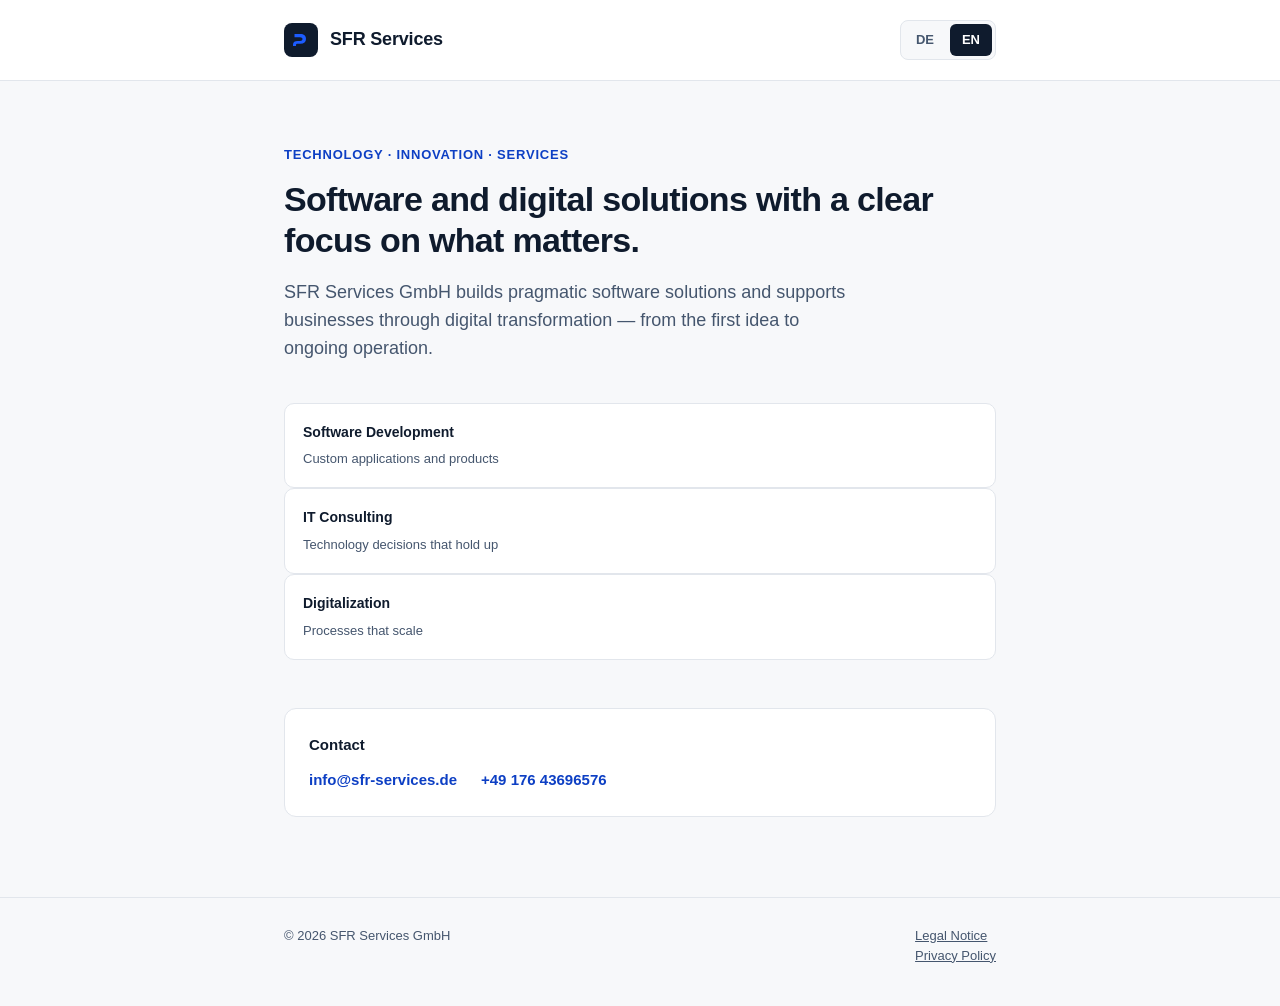
==== index.html @ 04743ad9 "feat: initial bilingual company site with Impressum and Datenschutz Co-Authored-By: Claude Sonnet 5 " ====
<!DOCTYPE html>
<html lang="de">
<head>
<meta charset="UTF-8">
<meta name="viewport" content="width=device-width, initial-scale=1">
<title>SFR Services GmbH</title>
<meta name="description" content="SFR Services GmbH — Technologie, Innovation und Services.">
<link rel="icon" type="image/svg+xml" href="favicon.svg">
<link rel="stylesheet" href="style.css">
</head>
<body>

<header class="site">
  <div class="wrap">
    <a class="brand" href="/">
      <svg width="34" height="34" viewBox="0 0 34 34" fill="none" xmlns="http://www.w3.org/2000/svg">
        <rect width="34" height="34" rx="8" fill="#0F1B2D"/>
        <path d="M9 21.5C9 19 11 18 13.5 18H16C17.5 18 18.5 17.3 18.5 16.1C18.5 14.9 17.5 14.2 16 14.2H10.5V11H16.3C20 11 22 12.7 22 15.9C22 19.1 20 20.7 16.3 20.7H13.8C12.6 20.7 12 21.1 12 22V23H9V21.5Z" fill="#1C5CFF"/>
      </svg>
      <span class="brand-name">SFR Services</span>
    </a>
    <nav class="lang" aria-label="Sprache / Language">
      <button type="button" data-setlang="de">DE</button>
      <button type="button" data-setlang="en">EN</button>
    </nav>
  </div>
</header>

<main>
  <div class="wrap">

    <div data-i18n="de">
      <p class="eyebrow">Technologie · Innovation · Services</p>
      <h1>Software und digitale Lösungen mit klarem Fokus auf das Wesentliche.</h1>
      <p class="lede">SFR Services GmbH entwickelt pragmatische Softwarelösungen und begleitet Unternehmen bei der digitalen Transformation — von der ersten Idee bis zum laufenden Betrieb.</p>
    </div>
    <div data-i18n="en">
      <p class="eyebrow">Technology · Innovation · Services</p>
      <h1>Software and digital solutions with a clear focus on what matters.</h1>
      <p class="lede">SFR Services GmbH builds pragmatic software solutions and supports businesses through digital transformation — from the first idea to ongoing operation.</p>
    </div>

    <ul class="services" data-i18n="de">
      <li>Softwareentwicklung<span>Individuelle Anwendungen und Produkte</span></li>
      <li>IT-Beratung<span>Technologieentscheidungen mit Substanz</span></li>
      <li>Digitalisierung<span>Prozesse, die tragen</span></li>
    </ul>
    <ul class="services" data-i18n="en">
      <li>Software Development<span>Custom applications and products</span></li>
      <li>IT Consulting<span>Technology decisions that hold up</span></li>
      <li>Digitalization<span>Processes that scale</span></li>
    </ul>

    <div class="contact-box">
      <h2 data-i18n="de">Kontakt</h2>
      <h2 data-i18n="en">Contact</h2>
      <div class="contact-row">
        <a href="mailto:info@sfr-services.de">info@sfr-services.de</a>
        <a href="tel:+4917643696576">+49 176 43696576</a>
      </div>
    </div>

  </div>
</main>

<footer class="site">
  <div class="wrap">
    <div>&copy; 2026 SFR Services GmbH</div>
    <div>
      <a href="/impressum.html" data-i18n="de">Impressum</a>
      <a href="/impressum.html" data-i18n="en">Legal Notice</a>
      <a href="/datenschutz.html" data-i18n="de">Datenschutz</a>
      <a href="/datenschutz.html" data-i18n="en">Privacy Policy</a>
    </div>
  </div>
</footer>

<script src="lang.js"></script>
</body>
</html>
---- style.css ----
:root {
  --ink: #0f1b2d;
  --ink-soft: #45566e;
  --paper: #f7f8fa;
  --line: #e2e6ec;
  --accent: #1c5cff;
  --accent-ink: #0d3fc4;
}

* { box-sizing: border-box; }

html, body {
  margin: 0;
  padding: 0;
}

body {
  font-family: -apple-system, BlinkMacSystemFont, "Segoe UI", Roboto, Helvetica, Arial, sans-serif;
  color: var(--ink);
  background: var(--paper);
  line-height: 1.55;
}

.wrap {
  max-width: 760px;
  margin: 0 auto;
  padding: 0 24px;
}

header.site {
  border-bottom: 1px solid var(--line);
  background: #fff;
}

header.site .wrap {
  display: flex;
  align-items: center;
  justify-content: space-between;
  padding-top: 20px;
  padding-bottom: 20px;
}

.brand {
  display: flex;
  align-items: center;
  gap: 12px;
  text-decoration: none;
  color: var(--ink);
}

.brand svg { display: block; }

.brand-name {
  font-weight: 700;
  font-size: 18px;
  letter-spacing: -0.01em;
}

nav.lang {
  display: flex;
  gap: 4px;
  background: var(--paper);
  border: 1px solid var(--line);
  border-radius: 8px;
  padding: 3px;
}

nav.lang button {
  font: inherit;
  font-size: 13px;
  font-weight: 600;
  border: 0;
  background: transparent;
  color: var(--ink-soft);
  padding: 6px 12px;
  border-radius: 6px;
  cursor: pointer;
}

nav.lang button.active {
  background: var(--ink);
  color: #fff;
}

main {
  padding: 64px 0 80px;
}

.eyebrow {
  color: var(--accent-ink);
  font-weight: 700;
  font-size: 13px;
  letter-spacing: 0.06em;
  text-transform: uppercase;
  margin: 0 0 14px;
}

h1 {
  font-size: 34px;
  line-height: 1.2;
  letter-spacing: -0.02em;
  margin: 0 0 18px;
}

.lede {
  font-size: 18px;
  color: var(--ink-soft);
  max-width: 58ch;
  margin: 0 0 40px;
}

.services {
  display: grid;
  grid-template-columns: repeat(3, 1fr);
  gap: 16px;
  margin: 0 0 48px;
  padding: 0;
  list-style: none;
}

.services li {
  border: 1px solid var(--line);
  background: #fff;
  border-radius: 10px;
  padding: 18px;
  font-size: 14px;
  font-weight: 600;
}

.services li span {
  display: block;
  font-weight: 400;
  color: var(--ink-soft);
  margin-top: 6px;
  font-size: 13px;
}

.contact-box {
  border: 1px solid var(--line);
  background: #fff;
  border-radius: 12px;
  padding: 24px;
}

.contact-box h2 {
  font-size: 15px;
  margin: 0 0 12px;
}

.contact-box a {
  color: var(--accent-ink);
  text-decoration: none;
  font-weight: 600;
}

.contact-box a:hover { text-decoration: underline; }

.contact-row {
  display: flex;
  gap: 24px;
  flex-wrap: wrap;
  font-size: 15px;
}

footer.site {
  border-top: 1px solid var(--line);
  padding: 28px 0 40px;
}

footer.site .wrap {
  display: flex;
  justify-content: space-between;
  flex-wrap: wrap;
  gap: 12px;
  font-size: 13px;
  color: var(--ink-soft);
}

footer.site a {
  color: var(--ink-soft);
  margin-left: 16px;
}

footer.site a:first-child { margin-left: 0; }

[data-i18n] { display: none; }
html[lang="de"] [data-i18n="de"] { display: block; }
html[lang="en"] [data-i18n="en"] { display: block; }
html[lang="de"] span[data-i18n="de"],
html[lang="en"] span[data-i18n="en"] { display: inline; }

.legal h1 { font-size: 26px; margin-bottom: 8px; }
.legal h2 { font-size: 16px; margin: 32px 0 8px; }
.legal p { color: var(--ink-soft); margin: 0 0 8px; }
.legal a { color: var(--accent-ink); }

@media (max-width: 560px) {
  .services { grid-template-columns: 1fr; }
  h1 { font-size: 28px; }
  .contact-row { flex-direction: column; gap: 8px; }
}
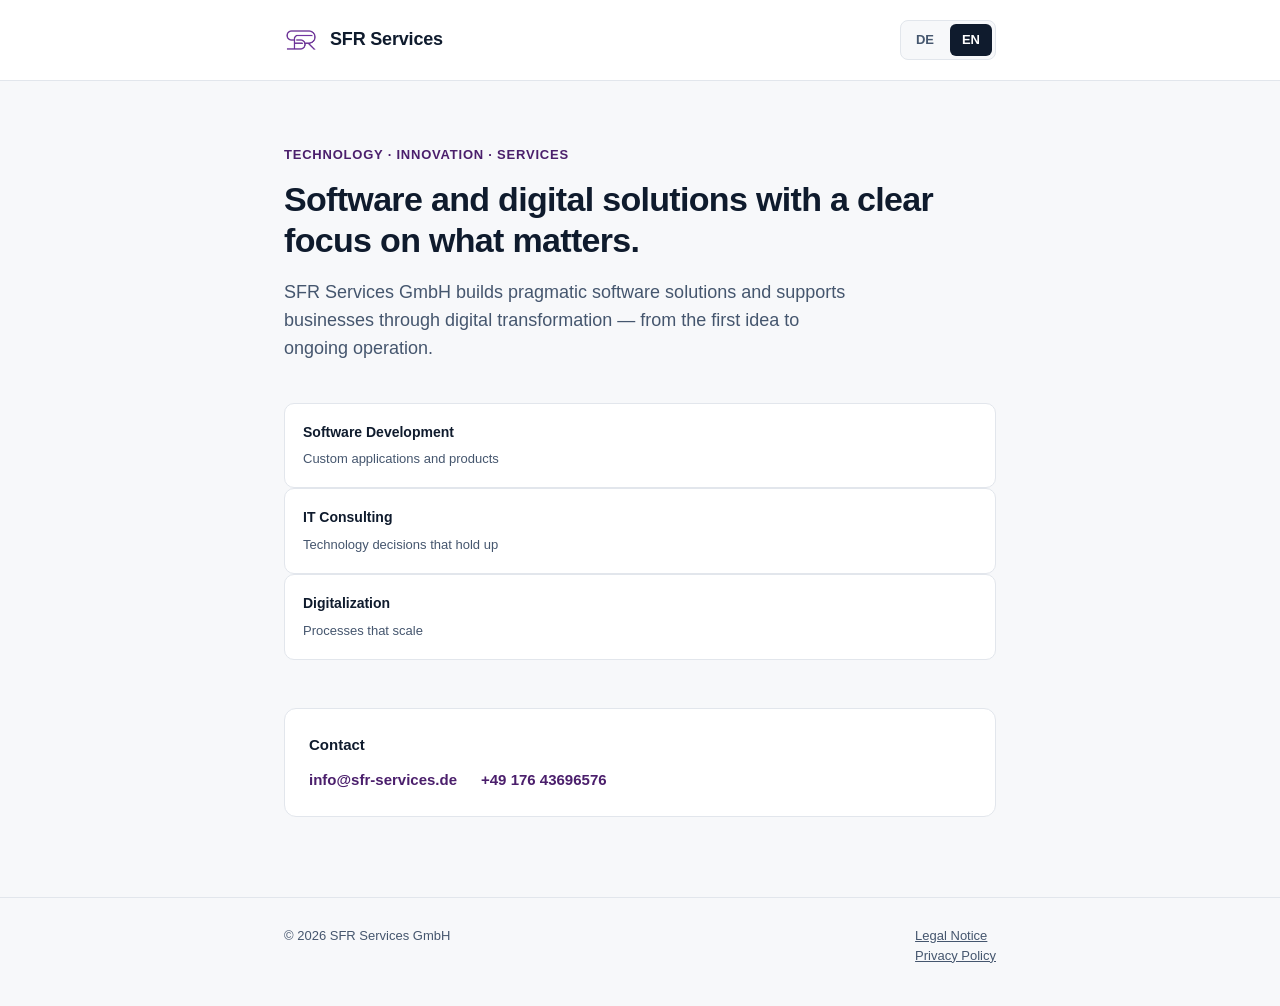
==== commit d501faaf: "feat: use official SFR logo mark and brand color Extract the icon-only mark from the company's SFR T" ====
--- a/index.html
+++ b/index.html
@@ -5,7 +5,8 @@
 <meta name="viewport" content="width=device-width, initial-scale=1">
 <title>SFR Services GmbH</title>
 <meta name="description" content="SFR Services GmbH — Technologie, Innovation und Services.">
-<link rel="icon" type="image/svg+xml" href="favicon.svg">
+<link rel="icon" type="image/png" href="favicon-32.png">
+<link rel="apple-touch-icon" href="apple-touch-icon.png">
 <link rel="stylesheet" href="style.css">
 </head>
 <body>
@@ -13,10 +14,7 @@
 <header class="site">
   <div class="wrap">
     <a class="brand" href="/">
-      <svg width="34" height="34" viewBox="0 0 34 34" fill="none" xmlns="http://www.w3.org/2000/svg">
-        <rect width="34" height="34" rx="8" fill="#0F1B2D"/>
-        <path d="M9 21.5C9 19 11 18 13.5 18H16C17.5 18 18.5 17.3 18.5 16.1C18.5 14.9 17.5 14.2 16 14.2H10.5V11H16.3C20 11 22 12.7 22 15.9C22 19.1 20 20.7 16.3 20.7H13.8C12.6 20.7 12 21.1 12 22V23H9V21.5Z" fill="#1C5CFF"/>
-      </svg>
+      <img src="logo.png" alt="SFR" width="34" height="34">
       <span class="brand-name">SFR Services</span>
     </a>
     <nav class="lang" aria-label="Sprache / Language">
--- a/style.css
+++ b/style.css
@@ -3,8 +3,8 @@
   --ink-soft: #45566e;
   --paper: #f7f8fa;
   --line: #e2e6ec;
-  --accent: #1c5cff;
-  --accent-ink: #0d3fc4;
+  --accent: #662d91;
+  --accent-ink: #4b1f6c;
 }
 
 * { box-sizing: border-box; }
@@ -48,7 +48,7 @@
   color: var(--ink);
 }
 
-.brand svg { display: block; }
+.brand svg, .brand img { display: block; height: 34px; width: auto; }
 
 .brand-name {
   font-weight: 700;
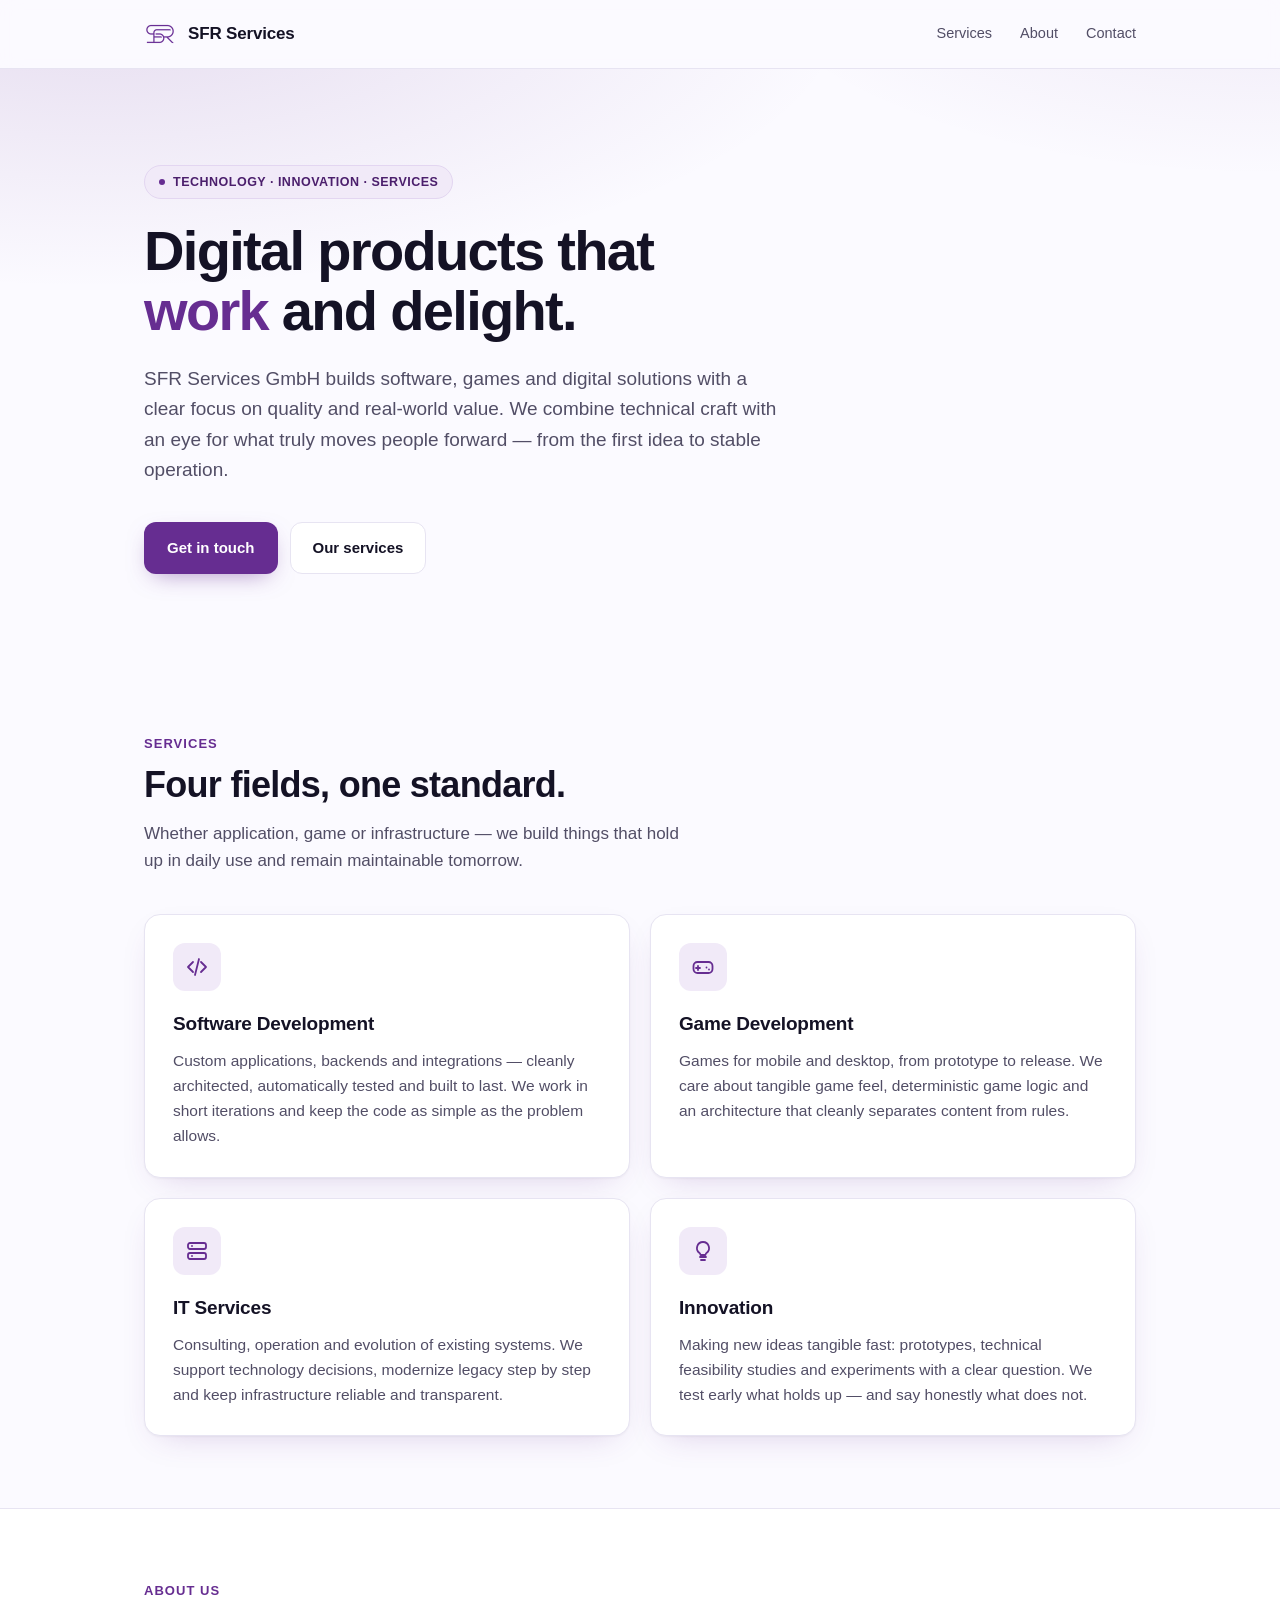
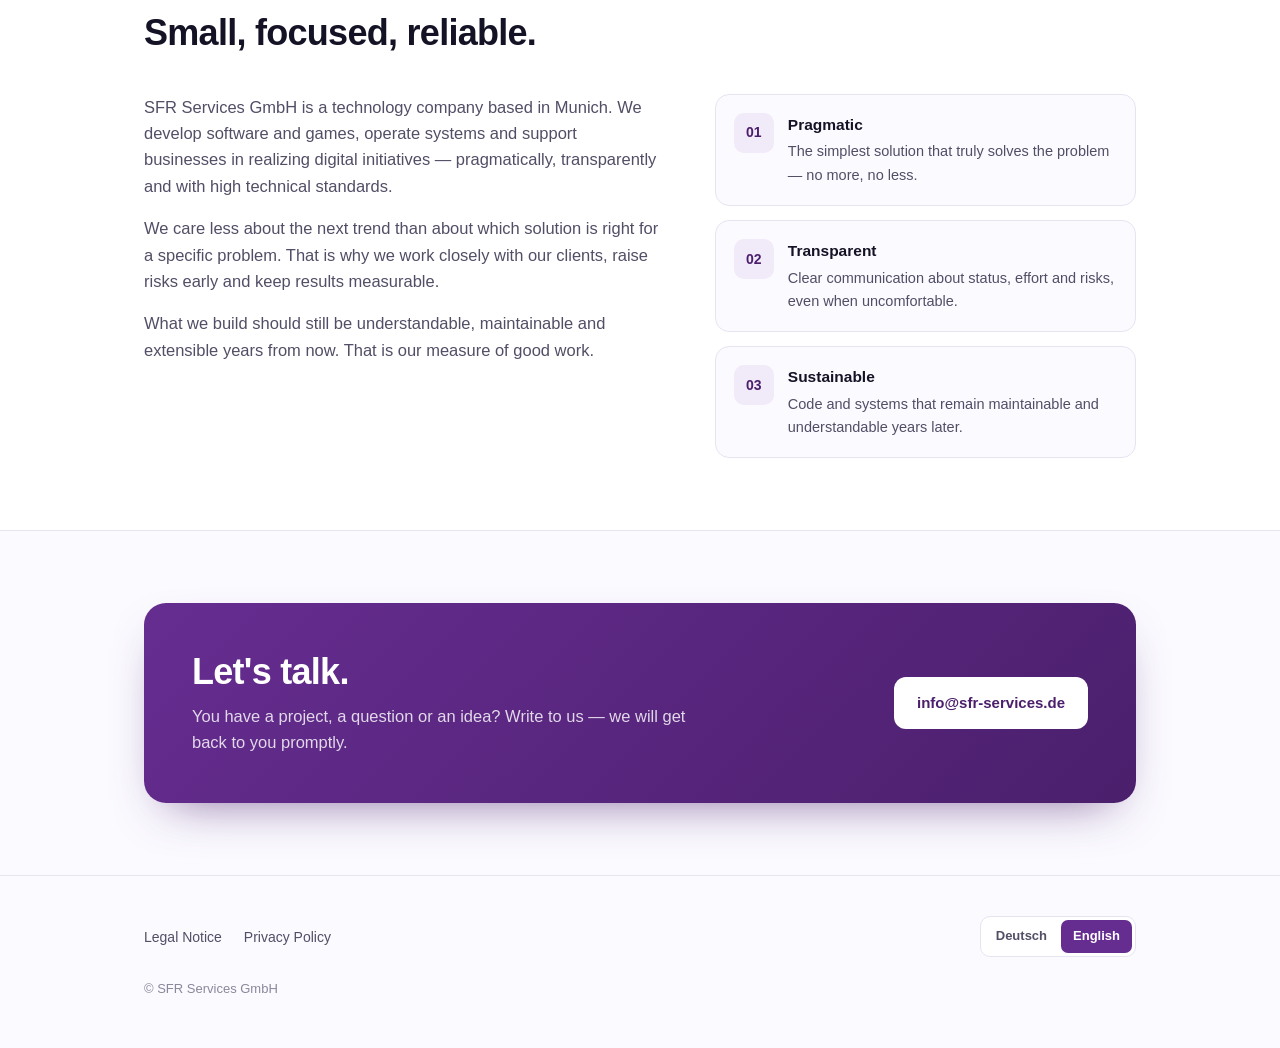
==== commit 4f6a80cc: "feat: redesign site, expand content, harden legal pages - richer layout: hero, four service areas (s" ====
--- a/index.html
+++ b/index.html
@@ -4,7 +4,7 @@
 <meta charset="UTF-8">
 <meta name="viewport" content="width=device-width, initial-scale=1">
 <title>SFR Services GmbH</title>
-<meta name="description" content="SFR Services GmbH — Technologie, Innovation und Services.">
+<meta name="description" content="SFR Services GmbH — Softwareentwicklung, Game Development, IT Services und Innovation aus München.">
 <link rel="icon" type="image/png" href="favicon-32.png">
 <link rel="apple-touch-icon" href="apple-touch-icon.png">
 <link rel="stylesheet" href="style.css">
@@ -13,63 +13,150 @@
 
 <header class="site">
   <div class="wrap">
-    <a class="brand" href="/">
+    <a class="brand" href="index.html">
       <img src="logo.png" alt="SFR" width="34" height="34">
       <span class="brand-name">SFR Services</span>
     </a>
-    <nav class="lang" aria-label="Sprache / Language">
-      <button type="button" data-setlang="de">DE</button>
-      <button type="button" data-setlang="en">EN</button>
+    <nav class="main">
+      <a href="#leistungen"><span data-i18n="de">Leistungen</span><span data-i18n="en">Services</span></a>
+      <a href="#ueber-uns"><span data-i18n="de">Über uns</span><span data-i18n="en">About</span></a>
+      <a href="#kontakt"><span data-i18n="de">Kontakt</span><span data-i18n="en">Contact</span></a>
     </nav>
   </div>
 </header>
 
 <main>
-  <div class="wrap">
 
-    <div data-i18n="de">
-      <p class="eyebrow">Technologie · Innovation · Services</p>
-      <h1>Software und digitale Lösungen mit klarem Fokus auf das Wesentliche.</h1>
-      <p class="lede">SFR Services GmbH entwickelt pragmatische Softwarelösungen und begleitet Unternehmen bei der digitalen Transformation — von der ersten Idee bis zum laufenden Betrieb.</p>
-    </div>
-    <div data-i18n="en">
-      <p class="eyebrow">Technology · Innovation · Services</p>
-      <h1>Software and digital solutions with a clear focus on what matters.</h1>
-      <p class="lede">SFR Services GmbH builds pragmatic software solutions and supports businesses through digital transformation — from the first idea to ongoing operation.</p>
-    </div>
+  <section class="hero">
+    <div class="wrap">
+      <p class="eyebrow"><span data-i18n="de">Technologie · Innovation · Services</span><span data-i18n="en">Technology · Innovation · Services</span></p>
 
-    <ul class="services" data-i18n="de">
-      <li>Softwareentwicklung<span>Individuelle Anwendungen und Produkte</span></li>
-      <li>IT-Beratung<span>Technologieentscheidungen mit Substanz</span></li>
-      <li>Digitalisierung<span>Prozesse, die tragen</span></li>
-    </ul>
-    <ul class="services" data-i18n="en">
-      <li>Software Development<span>Custom applications and products</span></li>
-      <li>IT Consulting<span>Technology decisions that hold up</span></li>
-      <li>Digitalization<span>Processes that scale</span></li>
-    </ul>
+      <div data-i18n="de">
+        <h1>Digitale Produkte, die <em>funktionieren</em> und begeistern.</h1>
+        <p class="lede">SFR Services GmbH entwickelt Software, Spiele und digitale Lösungen mit klarem Fokus auf Qualität und Nutzen. Wir verbinden technisches Handwerk mit einem Blick für das, was Menschen wirklich weiterbringt — von der ersten Idee bis zum stabilen Betrieb.</p>
+      </div>
+      <div data-i18n="en">
+        <h1>Digital products that <em>work</em> and delight.</h1>
+        <p class="lede">SFR Services GmbH builds software, games and digital solutions with a clear focus on quality and real-world value. We combine technical craft with an eye for what truly moves people forward — from the first idea to stable operation.</p>
+      </div>
 
-    <div class="contact-box">
-      <h2 data-i18n="de">Kontakt</h2>
-      <h2 data-i18n="en">Contact</h2>
-      <div class="contact-row">
-        <a href="mailto:info@sfr-services.de">info@sfr-services.de</a>
-        <a href="tel:+4917643696576">+49 176 43696576</a>
+      <div class="actions">
+        <a class="btn btn-primary" href="mailto:info@sfr-services.de"><span data-i18n="de">Kontakt aufnehmen</span><span data-i18n="en">Get in touch</span></a>
+        <a class="btn btn-ghost" href="#leistungen"><span data-i18n="de">Unsere Leistungen</span><span data-i18n="en">Our services</span></a>
       </div>
     </div>
+  </section>
 
-  </div>
+  <section id="leistungen">
+    <div class="wrap">
+      <div class="section-head">
+        <p class="kicker"><span data-i18n="de">Leistungen</span><span data-i18n="en">Services</span></p>
+        <h2><span data-i18n="de">Vier Felder, ein Anspruch.</span><span data-i18n="en">Four fields, one standard.</span></h2>
+        <p><span data-i18n="de">Ob Anwendung, Spiel oder Infrastruktur — wir bauen Dinge, die im Alltag tragen und auch morgen noch wartbar sind.</span><span data-i18n="en">Whether application, game or infrastructure — we build things that hold up in daily use and remain maintainable tomorrow.</span></p>
+      </div>
+
+      <ul class="services">
+        <li class="card">
+          <div class="icon"><svg viewBox="0 0 24 24"><path d="M8 7 3 12l5 5M16 7l5 5-5 5M14 4l-4 16"/></svg></div>
+          <h3><span data-i18n="de">Softwareentwicklung</span><span data-i18n="en">Software Development</span></h3>
+          <p data-i18n="de">Individuelle Anwendungen, Backends und Schnittstellen — sauber architektiert, automatisiert getestet und auf lange Sicht gebaut. Wir arbeiten in kurzen Iterationen und halten den Code so einfach, wie das Problem es zulässt.</p>
+          <p data-i18n="en">Custom applications, backends and integrations — cleanly architected, automatically tested and built to last. We work in short iterations and keep the code as simple as the problem allows.</p>
+        </li>
+        <li class="card">
+          <div class="icon"><svg viewBox="0 0 24 24"><rect x="2.5" y="7" width="19" height="11" rx="4"/><path d="M7 11v4M5 13h4M15.5 12.5h.01M18 14.5h.01"/></svg></div>
+          <h3><span data-i18n="de">Game Development</span><span data-i18n="en">Game Development</span></h3>
+          <p data-i18n="de">Spiele für Mobile und Desktop, vom Prototyp bis zum Release. Wir legen Wert auf ein fühlbares Spielgefühl, deterministische Spiellogik und eine Architektur, die Inhalte und Regeln sauber voneinander trennt.</p>
+          <p data-i18n="en">Games for mobile and desktop, from prototype to release. We care about tangible game feel, deterministic game logic and an architecture that cleanly separates content from rules.</p>
+        </li>
+        <li class="card">
+          <div class="icon"><svg viewBox="0 0 24 24"><rect x="3" y="4" width="18" height="6" rx="2"/><rect x="3" y="14" width="18" height="6" rx="2"/><path d="M7 7h.01M7 17h.01"/></svg></div>
+          <h3><span data-i18n="de">IT Services</span><span data-i18n="en">IT Services</span></h3>
+          <p data-i18n="de">Beratung, Betrieb und Weiterentwicklung bestehender Systeme. Wir helfen bei Technologieentscheidungen, modernisieren Altbestand schrittweise und sorgen dafür, dass Infrastruktur verlässlich und nachvollziehbar läuft.</p>
+          <p data-i18n="en">Consulting, operation and evolution of existing systems. We support technology decisions, modernize legacy step by step and keep infrastructure reliable and transparent.</p>
+        </li>
+        <li class="card">
+          <div class="icon"><svg viewBox="0 0 24 24"><path d="M9 18h6M10 21h4M12 3a6 6 0 0 0-3.5 10.9c.6.5.9 1.2 1 2.1h5c.1-.9.4-1.6 1-2.1A6 6 0 0 0 12 3Z"/></svg></div>
+          <h3><span data-i18n="de">Innovation</span><span data-i18n="en">Innovation</span></h3>
+          <p data-i18n="de">Neue Ideen schnell greifbar machen: Prototypen, technische Machbarkeitsstudien und Experimente mit klarer Fragestellung. Wir prüfen früh, was trägt — und sagen ehrlich, was nicht.</p>
+          <p data-i18n="en">Making new ideas tangible fast: prototypes, technical feasibility studies and experiments with a clear question. We test early what holds up — and say honestly what does not.</p>
+        </li>
+      </ul>
+    </div>
+  </section>
+
+  <section id="ueber-uns" class="about">
+    <div class="wrap">
+      <div class="section-head">
+        <p class="kicker"><span data-i18n="de">Über uns</span><span data-i18n="en">About us</span></p>
+        <h2><span data-i18n="de">Klein, fokussiert, verlässlich.</span><span data-i18n="en">Small, focused, reliable.</span></h2>
+      </div>
+      <div class="about-grid">
+        <div>
+          <div data-i18n="de">
+            <p>SFR Services GmbH ist ein Technologieunternehmen aus München. Wir entwickeln Software und Spiele, betreiben Systeme und begleiten Unternehmen bei der Umsetzung digitaler Vorhaben — pragmatisch, transparent und mit hohem technischem Anspruch.</p>
+            <p>Uns interessiert weniger die nächste Modewelle als die Frage, was für ein konkretes Problem die richtige Lösung ist. Deshalb arbeiten wir eng mit unseren Auftraggebern zusammen, sprechen Risiken früh an und halten Ergebnisse messbar.</p>
+            <p>Was wir bauen, soll auch in einigen Jahren noch verständlich, wartbar und erweiterbar sein. Das ist unser Maßstab für gute Arbeit.</p>
+          </div>
+          <div data-i18n="en">
+            <p>SFR Services GmbH is a technology company based in Munich. We develop software and games, operate systems and support businesses in realizing digital initiatives — pragmatically, transparently and with high technical standards.</p>
+            <p>We care less about the next trend than about which solution is right for a specific problem. That is why we work closely with our clients, raise risks early and keep results measurable.</p>
+            <p>What we build should still be understandable, maintainable and extensible years from now. That is our measure of good work.</p>
+          </div>
+        </div>
+        <ul class="principles">
+          <li>
+            <span class="num">01</span>
+            <div>
+              <strong><span data-i18n="de">Pragmatisch</span><span data-i18n="en">Pragmatic</span></strong>
+              <span class="text"><span data-i18n="de">Die einfachste Lösung, die das Problem wirklich löst — nicht mehr, nicht weniger.</span><span data-i18n="en">The simplest solution that truly solves the problem — no more, no less.</span></span>
+            </div>
+          </li>
+          <li>
+            <span class="num">02</span>
+            <div>
+              <strong><span data-i18n="de">Transparent</span><span data-i18n="en">Transparent</span></strong>
+              <span class="text"><span data-i18n="de">Klare Kommunikation über Stand, Aufwand und Risiken, auch wenn es unbequem ist.</span><span data-i18n="en">Clear communication about status, effort and risks, even when uncomfortable.</span></span>
+            </div>
+          </li>
+          <li>
+            <span class="num">03</span>
+            <div>
+              <strong><span data-i18n="de">Nachhaltig</span><span data-i18n="en">Sustainable</span></strong>
+              <span class="text"><span data-i18n="de">Code und Systeme, die auch nach Jahren noch wartbar und verständlich sind.</span><span data-i18n="en">Code and systems that remain maintainable and understandable years later.</span></span>
+            </div>
+          </li>
+        </ul>
+      </div>
+    </div>
+  </section>
+
+  <section id="kontakt">
+    <div class="wrap">
+      <div class="contact-card">
+        <div>
+          <h2><span data-i18n="de">Lassen Sie uns sprechen.</span><span data-i18n="en">Let's talk.</span></h2>
+          <p><span data-i18n="de">Sie haben ein Vorhaben, eine Frage oder eine Idee? Schreiben Sie uns — wir melden uns zeitnah zurück.</span><span data-i18n="en">You have a project, a question or an idea? Write to us — we will get back to you promptly.</span></p>
+        </div>
+        <a class="btn" href="mailto:info@sfr-services.de">info@sfr-services.de</a>
+      </div>
+    </div>
+  </section>
+
 </main>
 
 <footer class="site">
   <div class="wrap">
-    <div>&copy; 2026 SFR Services GmbH</div>
-    <div>
-      <a href="/impressum.html" data-i18n="de">Impressum</a>
-      <a href="/impressum.html" data-i18n="en">Legal Notice</a>
-      <a href="/datenschutz.html" data-i18n="de">Datenschutz</a>
-      <a href="/datenschutz.html" data-i18n="en">Privacy Policy</a>
+    <div class="row">
+      <div class="links">
+        <a href="impressum.html"><span data-i18n="de">Impressum</span><span data-i18n="en">Legal Notice</span></a>
+        <a href="datenschutz.html"><span data-i18n="de">Datenschutz</span><span data-i18n="en">Privacy Policy</span></a>
+      </div>
+      <div class="lang" role="group" aria-label="Sprache / Language">
+        <button type="button" data-setlang="de">Deutsch</button>
+        <button type="button" data-setlang="en">English</button>
+      </div>
     </div>
+    <div class="copy">&copy; SFR Services GmbH</div>
   </div>
 </footer>
 
--- a/style.css
+++ b/style.css
@@ -1,43 +1,62 @@
 :root {
-  --ink: #0f1b2d;
-  --ink-soft: #45566e;
-  --paper: #f7f8fa;
-  --line: #e2e6ec;
-  --accent: #662d91;
-  --accent-ink: #4b1f6c;
+  --ink: #141225;
+  --ink-soft: #524e66;
+  --ink-faint: #8b879c;
+  --paper: #fbfaff;
+  --surface: #ffffff;
+  --line: #e7e4f2;
+  --brand: #662d91;
+  --brand-deep: #4b1f6c;
+  --brand-tint: #f1eaf8;
+  --brand-tint-2: #e3d6f1;
+  --radius: 16px;
+  --shadow: 0 1px 2px rgba(20, 18, 37, 0.04), 0 12px 32px -16px rgba(102, 45, 145, 0.25);
 }
 
 * { box-sizing: border-box; }
 
-html, body {
-  margin: 0;
-  padding: 0;
-}
+html { scroll-behavior: smooth; }
+
+html, body { margin: 0; padding: 0; }
 
 body {
   font-family: -apple-system, BlinkMacSystemFont, "Segoe UI", Roboto, Helvetica, Arial, sans-serif;
   color: var(--ink);
   background: var(--paper);
-  line-height: 1.55;
-}
+  line-height: 1.6;
+  -webkit-font-smoothing: antialiased;
+}
+
+a { color: var(--brand); }
+a:hover { color: var(--brand-deep); }
 
 .wrap {
-  max-width: 760px;
+  max-width: 1040px;
   margin: 0 auto;
   padding: 0 24px;
 }
 
+/* language blocks */
+[data-i18n] { display: none; }
+html[lang="de"] [data-i18n="de"],
+html[lang="en"] [data-i18n="en"] { display: revert; }
+
+/* header */
 header.site {
+  position: sticky;
+  top: 0;
+  z-index: 10;
+  background: rgba(251, 250, 255, 0.85);
+  backdrop-filter: saturate(140%) blur(10px);
+  -webkit-backdrop-filter: saturate(140%) blur(10px);
   border-bottom: 1px solid var(--line);
-  background: #fff;
 }
 
 header.site .wrap {
   display: flex;
   align-items: center;
   justify-content: space-between;
-  padding-top: 20px;
-  padding-bottom: 20px;
+  height: 68px;
 }
 
 .brand {
@@ -48,24 +67,275 @@
   color: var(--ink);
 }
 
-.brand svg, .brand img { display: block; height: 34px; width: auto; }
+.brand img { display: block; height: 32px; width: auto; }
 
 .brand-name {
   font-weight: 700;
-  font-size: 18px;
+  font-size: 17px;
   letter-spacing: -0.01em;
 }
 
-nav.lang {
+nav.main { display: flex; gap: 28px; }
+
+nav.main a {
+  color: var(--ink-soft);
+  text-decoration: none;
+  font-size: 14.5px;
+  font-weight: 500;
+}
+
+nav.main a:hover { color: var(--brand); }
+
+/* hero */
+.hero {
+  position: relative;
+  overflow: hidden;
+  padding: 96px 0 88px;
+}
+
+.hero::before {
+  content: "";
+  position: absolute;
+  inset: -40% -20% auto -20%;
+  height: 140%;
+  background:
+    radial-gradient(60% 50% at 20% 20%, rgba(102, 45, 145, 0.14), transparent 70%),
+    radial-gradient(45% 45% at 85% 10%, rgba(102, 45, 145, 0.10), transparent 70%);
+  pointer-events: none;
+}
+
+.hero .wrap { position: relative; }
+
+.eyebrow {
+  display: inline-flex;
+  align-items: center;
+  gap: 8px;
+  color: var(--brand-deep);
+  background: var(--brand-tint);
+  border: 1px solid var(--brand-tint-2);
+  border-radius: 999px;
+  padding: 6px 14px;
+  font-weight: 600;
+  font-size: 12.5px;
+  letter-spacing: 0.04em;
+  text-transform: uppercase;
+  margin: 0 0 22px;
+}
+
+.eyebrow::before {
+  content: "";
+  width: 6px;
+  height: 6px;
+  border-radius: 50%;
+  background: var(--brand);
+}
+
+h1 {
+  font-size: clamp(34px, 5.2vw, 56px);
+  line-height: 1.08;
+  letter-spacing: -0.03em;
+  margin: 0 0 22px;
+  max-width: 18ch;
+}
+
+h1 em {
+  font-style: normal;
+  color: var(--brand);
+}
+
+.lede {
+  font-size: 19px;
+  color: var(--ink-soft);
+  max-width: 60ch;
+  margin: 0 0 36px;
+}
+
+.actions { display: flex; gap: 12px; flex-wrap: wrap; }
+
+.btn {
+  display: inline-flex;
+  align-items: center;
+  gap: 8px;
+  padding: 13px 22px;
+  border-radius: 12px;
+  font-weight: 600;
+  font-size: 15px;
+  text-decoration: none;
+  border: 1px solid transparent;
+  transition: transform 0.15s ease, box-shadow 0.15s ease, background 0.15s ease;
+}
+
+.btn:hover { transform: translateY(-1px); }
+
+.btn-primary {
+  background: var(--brand);
+  color: #fff;
+  box-shadow: 0 8px 24px -10px rgba(102, 45, 145, 0.6);
+}
+
+.btn-primary:hover { background: var(--brand-deep); color: #fff; }
+
+.btn-ghost {
+  background: var(--surface);
+  color: var(--ink);
+  border-color: var(--line);
+}
+
+.btn-ghost:hover { border-color: var(--brand-tint-2); color: var(--ink); }
+
+/* sections */
+section { padding: 72px 0; }
+
+.section-head { max-width: 62ch; margin-bottom: 40px; }
+
+.section-head .kicker {
+  color: var(--brand);
+  font-weight: 700;
+  font-size: 13px;
+  letter-spacing: 0.08em;
+  text-transform: uppercase;
+  margin: 0 0 10px;
+}
+
+h2 {
+  font-size: clamp(26px, 3.4vw, 36px);
+  line-height: 1.15;
+  letter-spacing: -0.02em;
+  margin: 0 0 14px;
+}
+
+.section-head p { color: var(--ink-soft); font-size: 17px; margin: 0; }
+
+/* services */
+.services {
+  display: grid;
+  grid-template-columns: repeat(2, 1fr);
+  gap: 20px;
+  list-style: none;
+  padding: 0;
+  margin: 0;
+}
+
+.card {
+  background: var(--surface);
+  border: 1px solid var(--line);
+  border-radius: var(--radius);
+  padding: 28px;
+  box-shadow: var(--shadow);
+  transition: transform 0.18s ease, border-color 0.18s ease;
+}
+
+.card:hover { transform: translateY(-2px); border-color: var(--brand-tint-2); }
+
+.icon {
+  width: 48px;
+  height: 48px;
+  border-radius: 12px;
+  background: var(--brand-tint);
+  display: grid;
+  place-items: center;
+  margin-bottom: 18px;
+}
+
+.icon svg { width: 24px; height: 24px; stroke: var(--brand); fill: none; stroke-width: 1.8; stroke-linecap: round; stroke-linejoin: round; }
+
+.card h3 { font-size: 19px; margin: 0 0 10px; letter-spacing: -0.01em; }
+
+.card p { color: var(--ink-soft); margin: 0; font-size: 15.5px; }
+
+/* about */
+.about { background: var(--surface); border-top: 1px solid var(--line); border-bottom: 1px solid var(--line); }
+
+.about-grid {
+  display: grid;
+  grid-template-columns: 1.1fr 0.9fr;
+  gap: 56px;
+  align-items: start;
+}
+
+.about-grid p { color: var(--ink-soft); font-size: 16.5px; margin: 0 0 16px; }
+
+.principles { list-style: none; padding: 0; margin: 0; display: grid; gap: 14px; }
+
+.principles li {
+  display: grid;
+  grid-template-columns: 40px 1fr;
+  gap: 14px;
+  padding: 18px;
+  border: 1px solid var(--line);
+  border-radius: 14px;
+  background: var(--paper);
+}
+
+.principles .num {
+  width: 40px;
+  height: 40px;
+  border-radius: 10px;
+  background: var(--brand-tint);
+  color: var(--brand-deep);
+  font-weight: 700;
+  display: grid;
+  place-items: center;
+  font-size: 14px;
+}
+
+.principles strong { display: block; font-size: 15.5px; margin-bottom: 3px; }
+.principles span.text { display: block; color: var(--ink-soft); font-size: 14.5px; }
+
+/* contact */
+.contact-card {
+  background: linear-gradient(135deg, var(--brand) 0%, var(--brand-deep) 100%);
+  color: #fff;
+  border-radius: 22px;
+  padding: 48px;
+  display: grid;
+  grid-template-columns: 1.4fr 1fr;
+  gap: 32px;
+  align-items: center;
+  box-shadow: 0 20px 50px -24px rgba(75, 31, 108, 0.7);
+}
+
+.contact-card h2 { color: #fff; margin-bottom: 10px; }
+.contact-card p { color: rgba(255, 255, 255, 0.82); margin: 0; font-size: 16.5px; }
+
+.contact-card .btn {
+  background: #fff;
+  color: var(--brand-deep);
+  justify-self: end;
+}
+
+.contact-card .btn:hover { background: var(--brand-tint); color: var(--brand-deep); }
+
+/* footer */
+footer.site {
+  border-top: 1px solid var(--line);
+  padding: 40px 0 48px;
+  color: var(--ink-soft);
+  font-size: 14px;
+}
+
+footer.site .row {
   display: flex;
-  gap: 4px;
-  background: var(--paper);
+  justify-content: space-between;
+  align-items: center;
+  flex-wrap: wrap;
+  gap: 18px;
+}
+
+footer.site .links { display: flex; gap: 22px; flex-wrap: wrap; }
+footer.site .links a { color: var(--ink-soft); text-decoration: none; }
+footer.site .links a:hover { color: var(--brand); }
+
+.lang {
+  display: inline-flex;
+  gap: 2px;
+  background: var(--surface);
   border: 1px solid var(--line);
-  border-radius: 8px;
+  border-radius: 10px;
   padding: 3px;
 }
 
-nav.lang button {
+.lang button {
   font: inherit;
   font-size: 13px;
   font-weight: 600;
@@ -73,129 +343,31 @@
   background: transparent;
   color: var(--ink-soft);
   padding: 6px 12px;
-  border-radius: 6px;
+  border-radius: 7px;
   cursor: pointer;
 }
 
-nav.lang button.active {
-  background: var(--ink);
-  color: #fff;
-}
-
-main {
-  padding: 64px 0 80px;
-}
-
-.eyebrow {
-  color: var(--accent-ink);
-  font-weight: 700;
-  font-size: 13px;
-  letter-spacing: 0.06em;
-  text-transform: uppercase;
-  margin: 0 0 14px;
-}
-
-h1 {
-  font-size: 34px;
-  line-height: 1.2;
-  letter-spacing: -0.02em;
-  margin: 0 0 18px;
-}
-
-.lede {
-  font-size: 18px;
-  color: var(--ink-soft);
-  max-width: 58ch;
-  margin: 0 0 40px;
-}
-
-.services {
-  display: grid;
-  grid-template-columns: repeat(3, 1fr);
-  gap: 16px;
-  margin: 0 0 48px;
-  padding: 0;
-  list-style: none;
-}
-
-.services li {
-  border: 1px solid var(--line);
-  background: #fff;
-  border-radius: 10px;
-  padding: 18px;
-  font-size: 14px;
-  font-weight: 600;
-}
-
-.services li span {
-  display: block;
-  font-weight: 400;
-  color: var(--ink-soft);
-  margin-top: 6px;
-  font-size: 13px;
-}
-
-.contact-box {
-  border: 1px solid var(--line);
-  background: #fff;
-  border-radius: 12px;
-  padding: 24px;
-}
-
-.contact-box h2 {
-  font-size: 15px;
-  margin: 0 0 12px;
-}
-
-.contact-box a {
-  color: var(--accent-ink);
-  text-decoration: none;
-  font-weight: 600;
-}
-
-.contact-box a:hover { text-decoration: underline; }
-
-.contact-row {
-  display: flex;
-  gap: 24px;
-  flex-wrap: wrap;
-  font-size: 15px;
-}
-
-footer.site {
-  border-top: 1px solid var(--line);
-  padding: 28px 0 40px;
-}
-
-footer.site .wrap {
-  display: flex;
-  justify-content: space-between;
-  flex-wrap: wrap;
-  gap: 12px;
-  font-size: 13px;
-  color: var(--ink-soft);
-}
-
-footer.site a {
-  color: var(--ink-soft);
-  margin-left: 16px;
-}
-
-footer.site a:first-child { margin-left: 0; }
-
-[data-i18n] { display: none; }
-html[lang="de"] [data-i18n="de"] { display: block; }
-html[lang="en"] [data-i18n="en"] { display: block; }
-html[lang="de"] span[data-i18n="de"],
-html[lang="en"] span[data-i18n="en"] { display: inline; }
-
-.legal h1 { font-size: 26px; margin-bottom: 8px; }
-.legal h2 { font-size: 16px; margin: 32px 0 8px; }
-.legal p { color: var(--ink-soft); margin: 0 0 8px; }
-.legal a { color: var(--accent-ink); }
-
-@media (max-width: 560px) {
+.lang button.active { background: var(--brand); color: #fff; }
+
+footer.site .copy { margin-top: 22px; color: var(--ink-faint); font-size: 13px; }
+
+/* legal pages */
+.legal { max-width: 760px; padding: 64px 24px 80px; }
+.legal h1 { font-size: clamp(30px, 4vw, 40px); margin-bottom: 8px; max-width: none; }
+.legal .subtitle { color: var(--ink-faint); margin: 0 0 40px; font-size: 15px; }
+.legal h2 { font-size: 21px; margin: 40px 0 10px; }
+.legal h3 { font-size: 16.5px; margin: 24px 0 6px; }
+.legal p, .legal li { color: var(--ink-soft); font-size: 16px; }
+.legal p { margin: 0 0 12px; }
+.legal ul { padding-left: 20px; margin: 0 0 12px; }
+.legal address { font-style: normal; }
+
+@media (max-width: 820px) {
   .services { grid-template-columns: 1fr; }
-  h1 { font-size: 28px; }
-  .contact-row { flex-direction: column; gap: 8px; }
-}
+  .about-grid { grid-template-columns: 1fr; gap: 32px; }
+  .contact-card { grid-template-columns: 1fr; padding: 32px; }
+  .contact-card .btn { justify-self: start; }
+  nav.main { display: none; }
+  .hero { padding: 72px 0 64px; }
+  section { padding: 56px 0; }
+}
